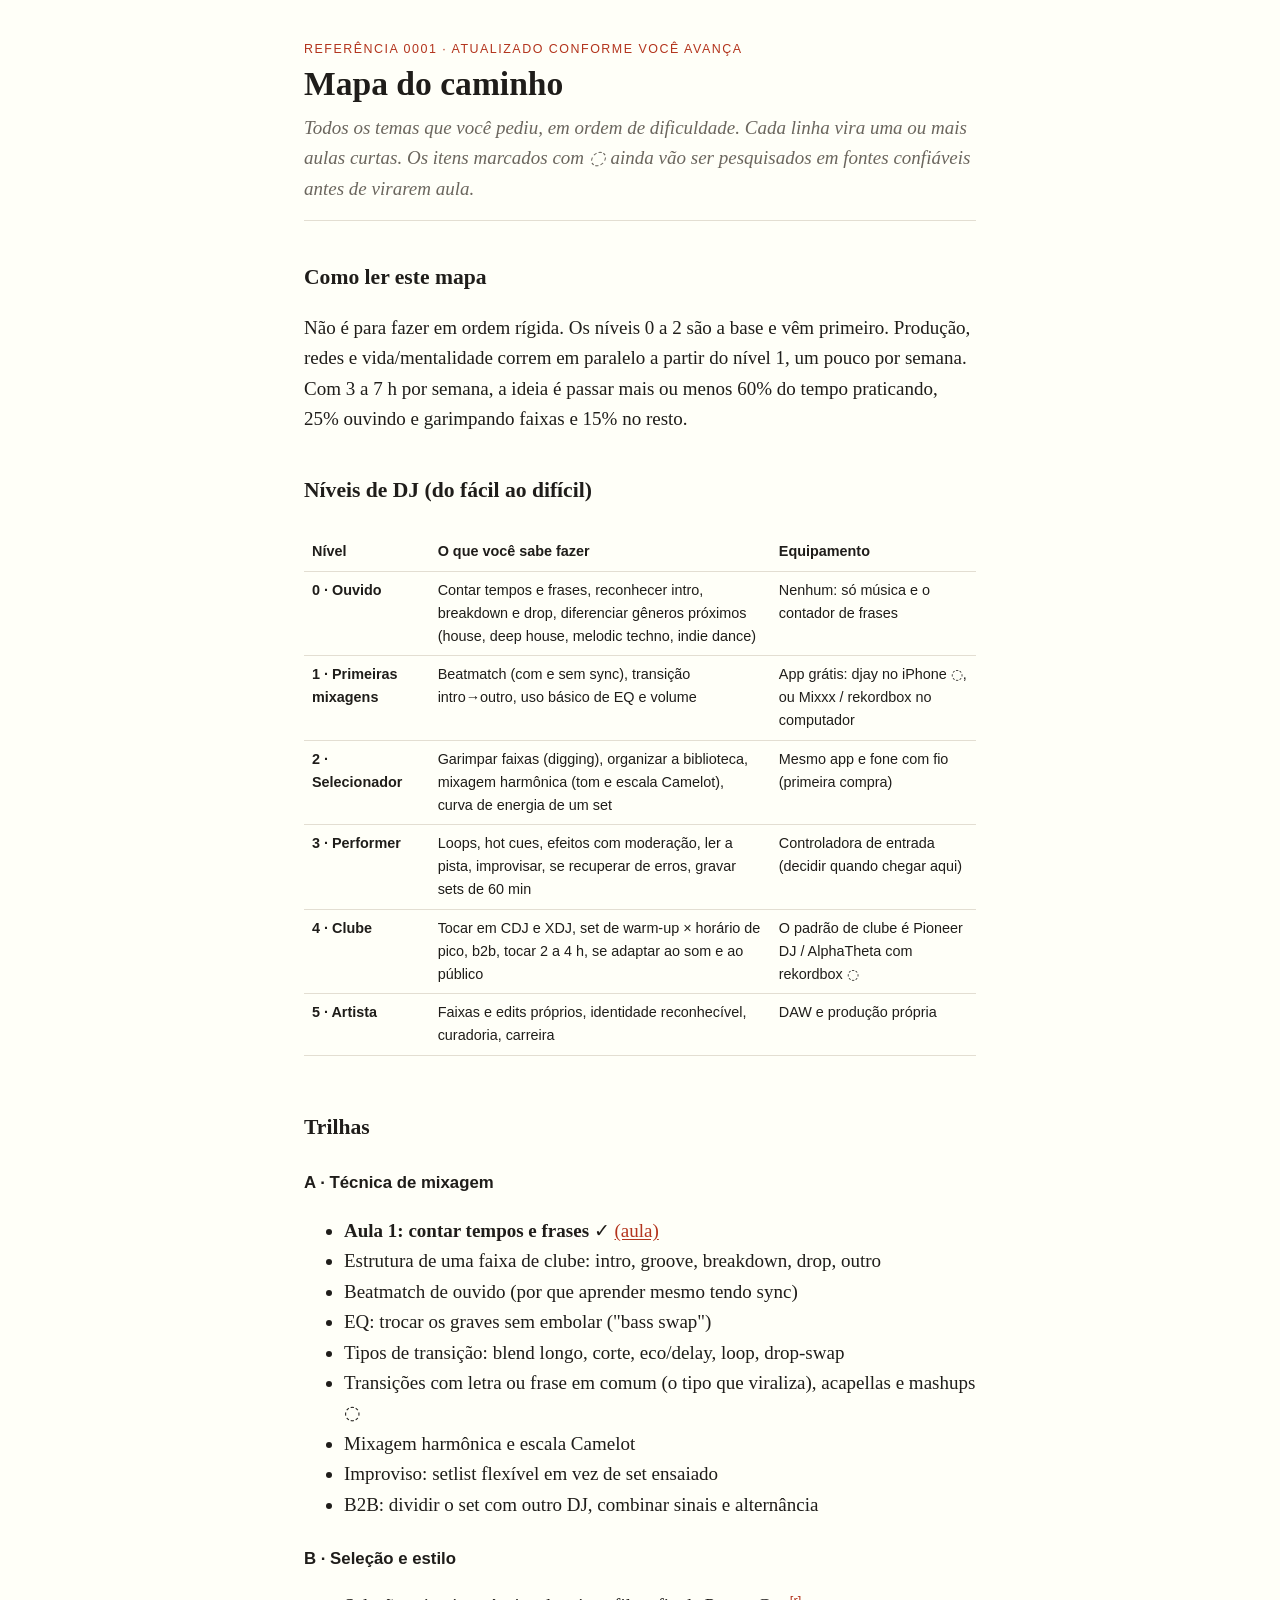
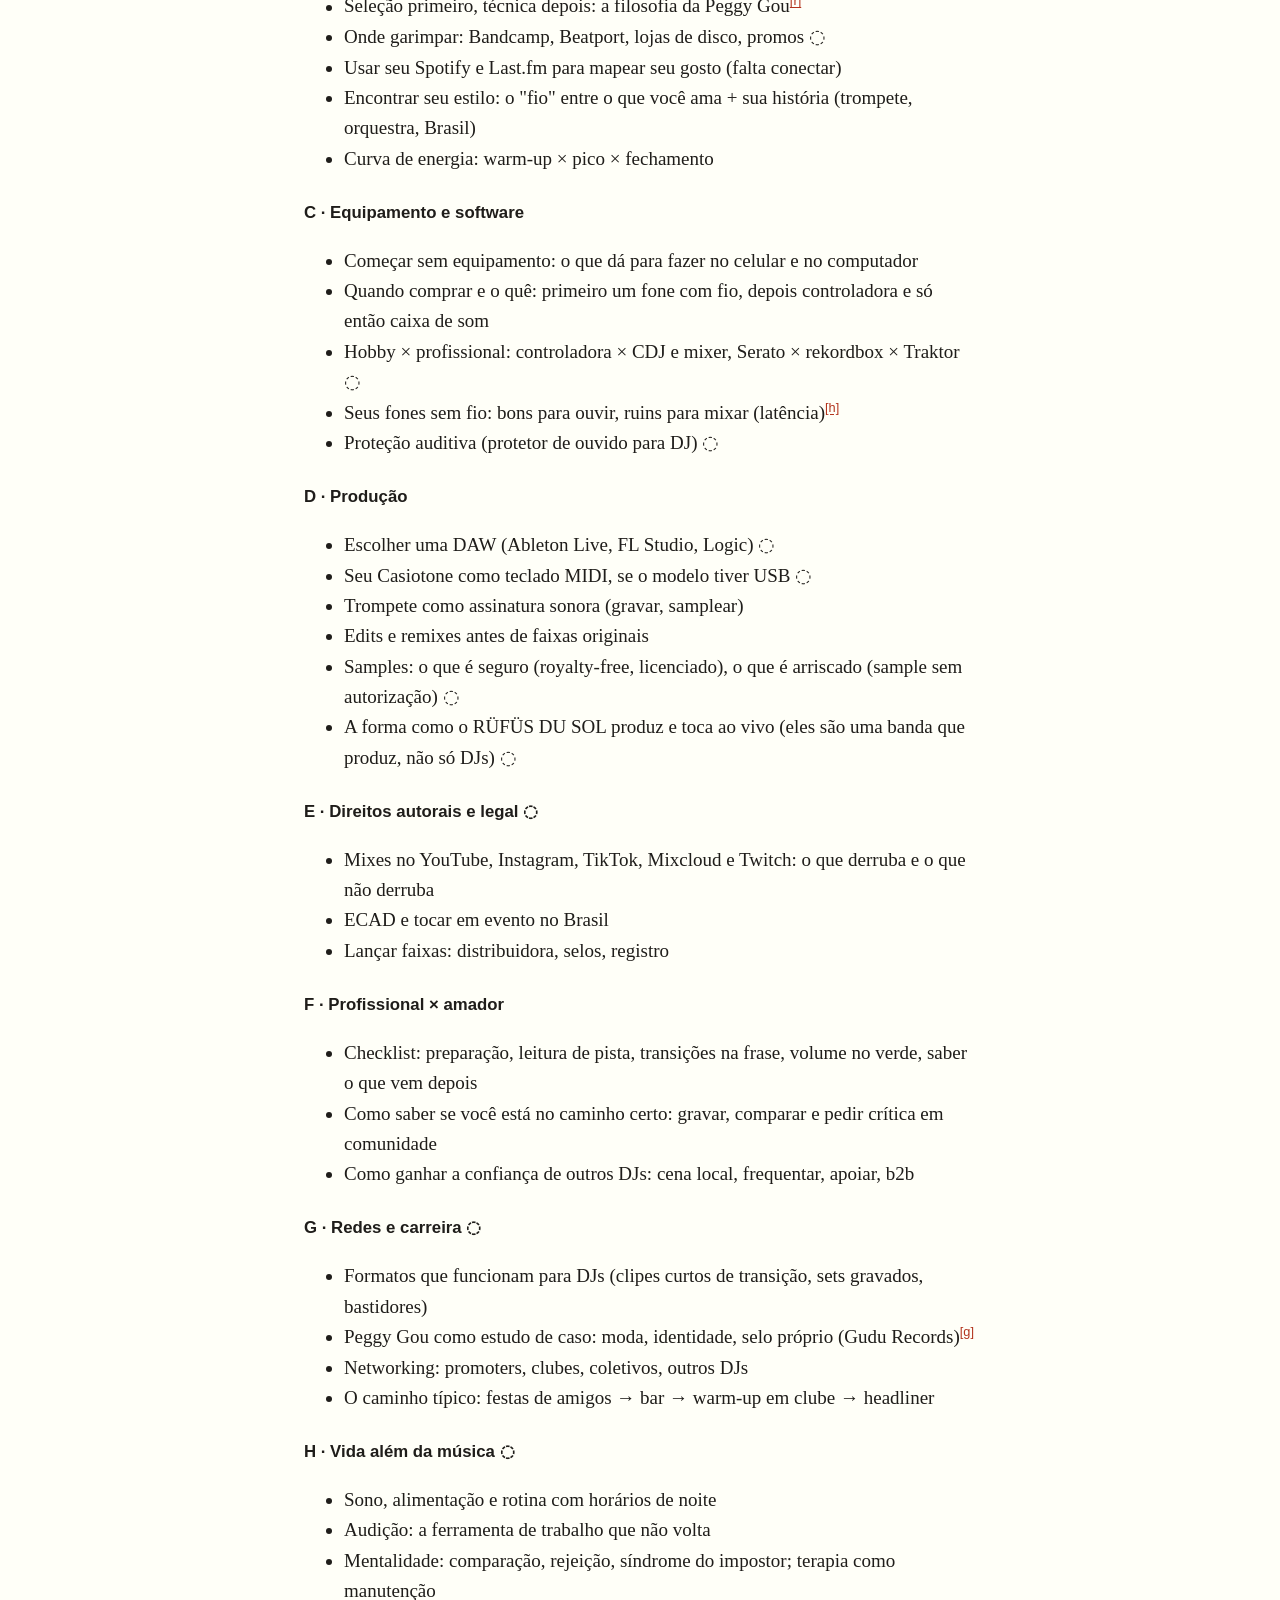
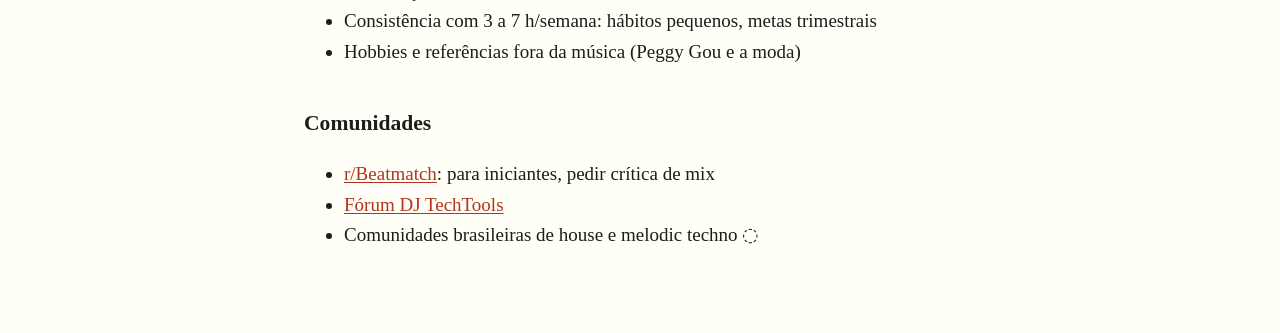
==== estudos/dj/reference/0001-mapa-do-caminho.html @ cd0f01a5 "Start DJ study workspace: mission, resources, lesson 1 (phrasing), roadmap Co-Authored-By: Claude Op" ====
<!doctype html>
<html lang="pt-BR">
<head>
<meta charset="utf-8">
<meta name="viewport" content="width=device-width, initial-scale=1">
<title>Mapa do caminho</title>
<link rel="stylesheet" href="../assets/style.css">
</head>
<body>
<main>
<header class="lesson">
  <p class="kicker">Referência 0001 · atualizado conforme você avança</p>
  <h1>Mapa do caminho</h1>
  <p class="subtitle">Todos os temas que você pediu, em ordem de dificuldade. Cada linha vira uma ou mais aulas curtas. Os itens marcados com ◌ ainda vão ser pesquisados em fontes confiáveis antes de virarem aula.</p>
</header>

<h2>Como ler este mapa</h2>
<p>Não é para fazer em ordem rígida. Os níveis 0 a 2 são a base e vêm primeiro. Produção, redes e vida/mentalidade correm em paralelo a partir do nível 1, um pouco por semana. Com 3 a 7 h por semana, a ideia é passar mais ou menos 60% do tempo praticando, 25% ouvindo e garimpando faixas e 15% no resto.</p>

<h2>Níveis de DJ (do fácil ao difícil)</h2>
<div class="table-wrap"><table>
<tr><th>Nível</th><th>O que você sabe fazer</th><th>Equipamento</th></tr>
<tr><td><strong>0 · Ouvido</strong></td><td>Contar tempos e frases, reconhecer intro, breakdown e drop, diferenciar gêneros próximos (house, deep house, melodic techno, indie dance)</td><td>Nenhum: só música e o contador de frases</td></tr>
<tr><td><strong>1 · Primeiras mixagens</strong></td><td>Beatmatch (com e sem sync), transição intro→outro, uso básico de EQ e volume</td><td>App grátis: djay no iPhone ◌, ou Mixxx / rekordbox no computador</td></tr>
<tr><td><strong>2 · Selecionador</strong></td><td>Garimpar faixas (digging), organizar a biblioteca, mixagem harmônica (tom e escala Camelot), curva de energia de um set</td><td>Mesmo app e fone com fio (primeira compra)</td></tr>
<tr><td><strong>3 · Performer</strong></td><td>Loops, hot cues, efeitos com moderação, ler a pista, improvisar, se recuperar de erros, gravar sets de 60 min</td><td>Controladora de entrada (decidir quando chegar aqui)</td></tr>
<tr><td><strong>4 · Clube</strong></td><td>Tocar em CDJ e XDJ, set de warm-up × horário de pico, b2b, tocar 2 a 4 h, se adaptar ao som e ao público</td><td>O padrão de clube é Pioneer DJ / AlphaTheta com rekordbox ◌</td></tr>
<tr><td><strong>5 · Artista</strong></td><td>Faixas e edits próprios, identidade reconhecível, curadoria, carreira</td><td>DAW e produção própria</td></tr>
</table></div>

<h2>Trilhas</h2>

<h3>A · Técnica de mixagem</h3>
<ul>
<li><strong>Aula 1: contar tempos e frases</strong> ✓ <a href="../lessons/0001-conte-como-um-dj.html">(aula)</a></li>
<li>Estrutura de uma faixa de clube: intro, groove, breakdown, drop, outro</li>
<li>Beatmatch de ouvido (por que aprender mesmo tendo sync)</li>
<li>EQ: trocar os graves sem embolar ("bass swap")</li>
<li>Tipos de transição: blend longo, corte, eco/delay, loop, drop-swap</li>
<li>Transições com letra ou frase em comum (o tipo que viraliza), acapellas e mashups ◌</li>
<li>Mixagem harmônica e escala Camelot</li>
<li>Improviso: setlist flexível em vez de set ensaiado</li>
<li>B2B: dividir o set com outro DJ, combinar sinais e alternância</li>
</ul>

<h3>B · Seleção e estilo</h3>
<ul>
<li>Seleção primeiro, técnica depois: a filosofia da Peggy Gou<a class="cite" href="https://redbull.com/gb-en/five-things-you-should-know-about-peggy-gou">[r]</a></li>
<li>Onde garimpar: Bandcamp, Beatport, lojas de disco, promos ◌</li>
<li>Usar seu Spotify e Last.fm para mapear seu gosto (falta conectar)</li>
<li>Encontrar seu estilo: o "fio" entre o que você ama + sua história (trompete, orquestra, Brasil)</li>
<li>Curva de energia: warm-up × pico × fechamento</li>
</ul>

<h3>C · Equipamento e software</h3>
<ul>
<li>Começar sem equipamento: o que dá para fazer no celular e no computador</li>
<li>Quando comprar e o quê: primeiro um fone com fio, depois controladora e só então caixa de som</li>
<li>Hobby × profissional: controladora × CDJ e mixer, Serato × rekordbox × Traktor ◌</li>
<li>Seus fones sem fio: bons para ouvir, ruins para mixar (latência)<a class="cite" href="https://www.hercules.com/en/bluetooth-audio-latency-and-why-it-matters-for-djs">[h]</a></li>
<li>Proteção auditiva (protetor de ouvido para DJ) ◌</li>
</ul>

<h3>D · Produção</h3>
<ul>
<li>Escolher uma DAW (Ableton Live, FL Studio, Logic) ◌</li>
<li>Seu Casiotone como teclado MIDI, se o modelo tiver USB ◌</li>
<li>Trompete como assinatura sonora (gravar, samplear)</li>
<li>Edits e remixes antes de faixas originais</li>
<li>Samples: o que é seguro (royalty-free, licenciado), o que é arriscado (sample sem autorização) ◌</li>
<li>A forma como o RÜFÜS DU SOL produz e toca ao vivo (eles são uma banda que produz, não só DJs) ◌</li>
</ul>

<h3>E · Direitos autorais e legal ◌</h3>
<ul>
<li>Mixes no YouTube, Instagram, TikTok, Mixcloud e Twitch: o que derruba e o que não derruba</li>
<li>ECAD e tocar em evento no Brasil</li>
<li>Lançar faixas: distribuidora, selos, registro</li>
</ul>

<h3>F · Profissional × amador</h3>
<ul>
<li>Checklist: preparação, leitura de pista, transições na frase, volume no verde, saber o que vem depois</li>
<li>Como saber se você está no caminho certo: gravar, comparar e pedir crítica em comunidade</li>
<li>Como ganhar a confiança de outros DJs: cena local, frequentar, apoiar, b2b</li>
</ul>

<h3>G · Redes e carreira ◌</h3>
<ul>
<li>Formatos que funcionam para DJs (clipes curtos de transição, sets gravados, bastidores)</li>
<li>Peggy Gou como estudo de caso: moda, identidade, selo próprio (Gudu Records)<a class="cite" href="https://hypebeast.com/2023/3/streetsnaps-peggy-gou-gudu-records-interview">[g]</a></li>
<li>Networking: promoters, clubes, coletivos, outros DJs</li>
<li>O caminho típico: festas de amigos → bar → warm-up em clube → headliner</li>
</ul>

<h3>H · Vida além da música ◌</h3>
<ul>
<li>Sono, alimentação e rotina com horários de noite</li>
<li>Audição: a ferramenta de trabalho que não volta</li>
<li>Mentalidade: comparação, rejeição, síndrome do impostor; terapia como manutenção</li>
<li>Consistência com 3 a 7 h/semana: hábitos pequenos, metas trimestrais</li>
<li>Hobbies e referências fora da música (Peggy Gou e a moda)</li>
</ul>

<h2>Comunidades</h2>
<ul>
<li><a href="https://www.reddit.com/r/Beatmatch/">r/Beatmatch</a>: para iniciantes, pedir crítica de mix</li>
<li><a href="https://forum.djtechtools.com/">Fórum DJ TechTools</a></li>
<li>Comunidades brasileiras de house e melodic techno ◌</li>
</ul>
</main>
</body>
</html>
---- estudos/dj/assets/style.css ----
/* Estilo compartilhado do curso de DJ. Toda aula e referência linka este arquivo. */
:root {
  --bg: #fffff8;
  --fg: #1f1d1a;
  --muted: #6b665e;
  --rule: #e3ded2;
  --accent: #b3341d;
  --accent-soft: #f6e4dc;
  --ok: #2f7a3e;
  --ok-soft: #e1f0e3;
  --bad: #a3261a;
  --bad-soft: #f7e0dd;
  --card: #f7f4ea;
  --mono: ui-monospace, "SF Mono", Menlo, Consolas, monospace;
  --serif: "Iowan Old Style", "Palatino Linotype", Palatino, Georgia, serif;
  --sans: -apple-system, "Segoe UI", Roboto, Helvetica, Arial, sans-serif;
}
@media (prefers-color-scheme: dark) {
  :root:not([data-theme="light"]) {
    --bg: #161513; --fg: #ece8df; --muted: #a39d92; --rule: #34312c;
    --accent: #ff7a5c; --accent-soft: #3a231c; --ok: #7fcf8d; --ok-soft: #1d3322;
    --bad: #ff8a7a; --bad-soft: #3d1f1b; --card: #201e1b;
  }
}
:root[data-theme="dark"] {
  --bg: #161513; --fg: #ece8df; --muted: #a39d92; --rule: #34312c;
  --accent: #ff7a5c; --accent-soft: #3a231c; --ok: #7fcf8d; --ok-soft: #1d3322;
  --bad: #ff8a7a; --bad-soft: #3d1f1b; --card: #201e1b;
}

* { box-sizing: border-box; }
html { -webkit-text-size-adjust: 100%; }
body {
  margin: 0; background: var(--bg); color: var(--fg);
  font-family: var(--serif); font-size: 19px; line-height: 1.6;
}
main { max-width: 44rem; margin: 0 auto; padding: 2.5rem 16px 4rem; }
header.lesson { border-bottom: 1px solid var(--rule); margin-bottom: 2rem; padding-bottom: 1rem; }
.kicker { font-family: var(--sans); font-size: .78rem; letter-spacing: .12em; text-transform: uppercase; color: var(--accent); margin: 0; }
h1 { font-size: 2.1rem; line-height: 1.15; margin: .3rem 0 .6rem; font-weight: 600; }
h2 { font-size: 1.35rem; margin: 2.4rem 0 .6rem; font-weight: 600; }
h3 { font-size: 1.05rem; margin: 1.6rem 0 .4rem; font-family: var(--sans); }
.subtitle { color: var(--muted); font-style: italic; margin: 0; }
p, li { hyphens: auto; }
a { color: var(--accent); text-underline-offset: 2px; }
code, .mono { font-family: var(--mono); font-size: .88em; }
.win {
  background: var(--accent-soft); border-left: 3px solid var(--accent);
  padding: .8rem 1rem; margin: 1.5rem 0; font-family: var(--sans); font-size: .95rem;
}
.aside {
  font-size: .88rem; color: var(--muted); border-left: 2px solid var(--rule);
  padding-left: .9rem; margin: 1.2rem 0;
}
.card { background: var(--card); border: 1px solid var(--rule); border-radius: 10px; padding: 1.1rem 1.2rem; margin: 1.4rem 0; }
table { border-collapse: collapse; width: 100%; font-family: var(--sans); font-size: .9rem; margin: 1rem 0; }
th, td { text-align: left; padding: .45rem .5rem; border-bottom: 1px solid var(--rule); vertical-align: top; }
th { font-weight: 600; }
.table-wrap { overflow-x: auto; }
cite, .cite { font-size: .8rem; font-family: var(--sans); vertical-align: super; }
.source {
  font-family: var(--sans); font-size: .92rem; border: 1px solid var(--rule);
  border-radius: 10px; padding: .9rem 1rem; margin: 2rem 0 1rem;
}
.ask { font-family: var(--sans); font-size: .92rem; color: var(--muted); margin-top: 2rem; }
nav.lesson-nav { font-family: var(--sans); font-size: .85rem; margin-top: 2.5rem; border-top: 1px solid var(--rule); padding-top: 1rem; display: flex; gap: 1rem; flex-wrap: wrap; }

/* Botões */
button, .btn {
  font-family: var(--sans); font-size: .95rem; cursor: pointer;
  background: var(--fg); color: var(--bg); border: 0; border-radius: 8px;
  padding: .6rem 1rem; touch-action: manipulation;
}
button.secondary { background: transparent; color: var(--fg); border: 1px solid var(--rule); }
button:focus-visible { outline: 2px solid var(--accent); outline-offset: 2px; }

/* Quiz */
.quiz-q { margin: 1.4rem 0; }
.quiz-q p.q { font-weight: 600; margin-bottom: .5rem; }
.quiz-opts { display: grid; gap: .45rem; }
.quiz-opts button {
  text-align: left; background: var(--card); color: var(--fg);
  border: 1px solid var(--rule); font-size: .95rem;
}
.quiz-opts button.right { background: var(--ok-soft); border-color: var(--ok); }
.quiz-opts button.wrong { background: var(--bad-soft); border-color: var(--bad); }
.quiz-feedback { font-family: var(--sans); font-size: .88rem; margin-top: .5rem; min-height: 1.2em; }
.quiz-score { font-family: var(--sans); font-weight: 600; margin-top: 1rem; }

/* Contador de frase */
.counter { font-family: var(--sans); }
.counter .bpm { font-size: 2.4rem; font-weight: 700; font-variant-numeric: tabular-nums; }
.counter .bpm small { font-size: .9rem; font-weight: 400; color: var(--muted); }
.counter .grid { display: grid; grid-template-columns: repeat(8, 1fr); gap: 4px; margin: .8rem 0; }
.counter .bar { border: 1px solid var(--rule); border-radius: 6px; padding: 4px 2px; text-align: center; font-size: .7rem; color: var(--muted); }
.counter .bar .beats { display: flex; gap: 2px; justify-content: center; margin-top: 3px; }
.counter .bar .beats i { width: 6px; height: 6px; border-radius: 50%; background: var(--rule); display: block; }
.counter .bar.now { border-color: var(--accent); color: var(--fg); }
.counter .bar .beats i.on { background: var(--accent); }
.counter .controls { display: flex; gap: .5rem; flex-wrap: wrap; }
.counter .tap { flex: 1 1 10rem; padding: 1.1rem; font-size: 1.05rem; }
.counter .log { font-size: .85rem; margin-top: .8rem; padding-left: 1.1rem; }
.counter .log li.hit { color: var(--ok); }
.counter .log li.miss { color: var(--bad); }

@media print {
  body { background: #fff; color: #000; font-size: 11pt; }
  button, .counter .controls, nav.lesson-nav { display: none; }
  a { color: #000; }
}
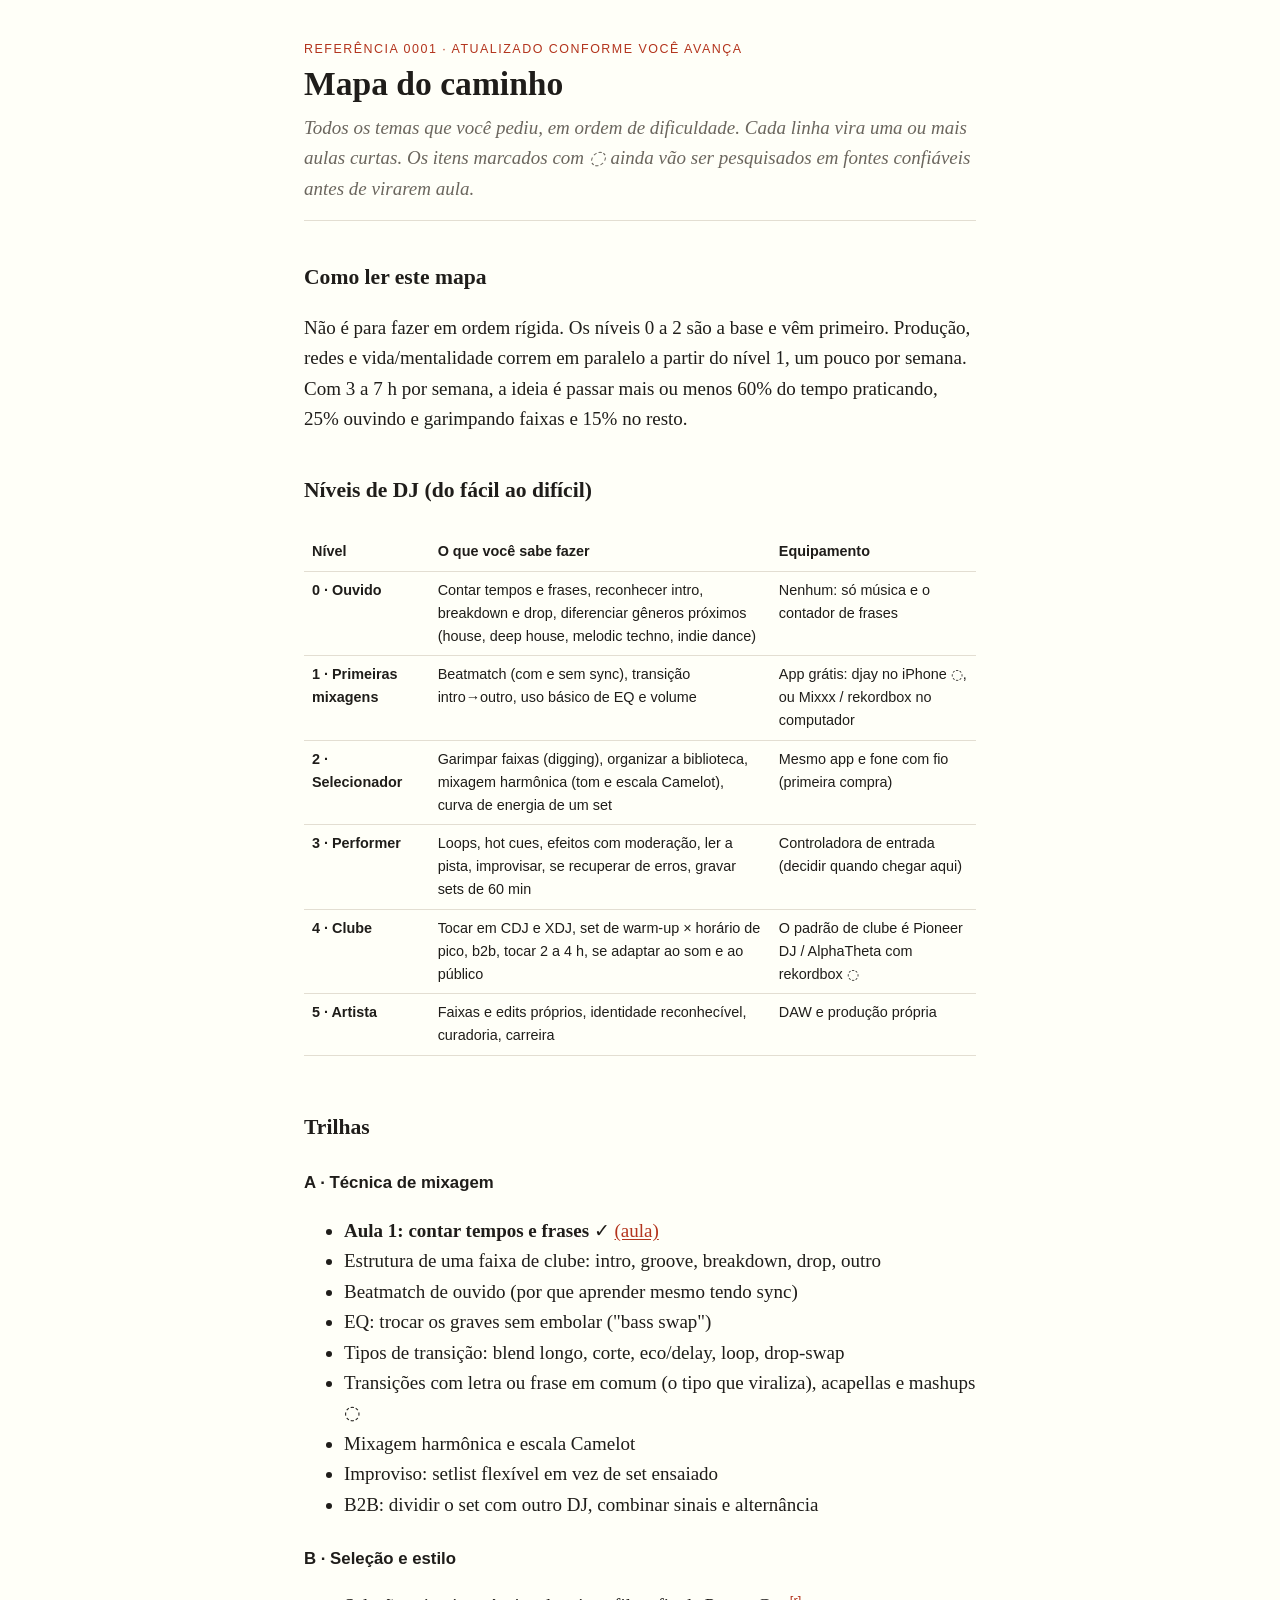
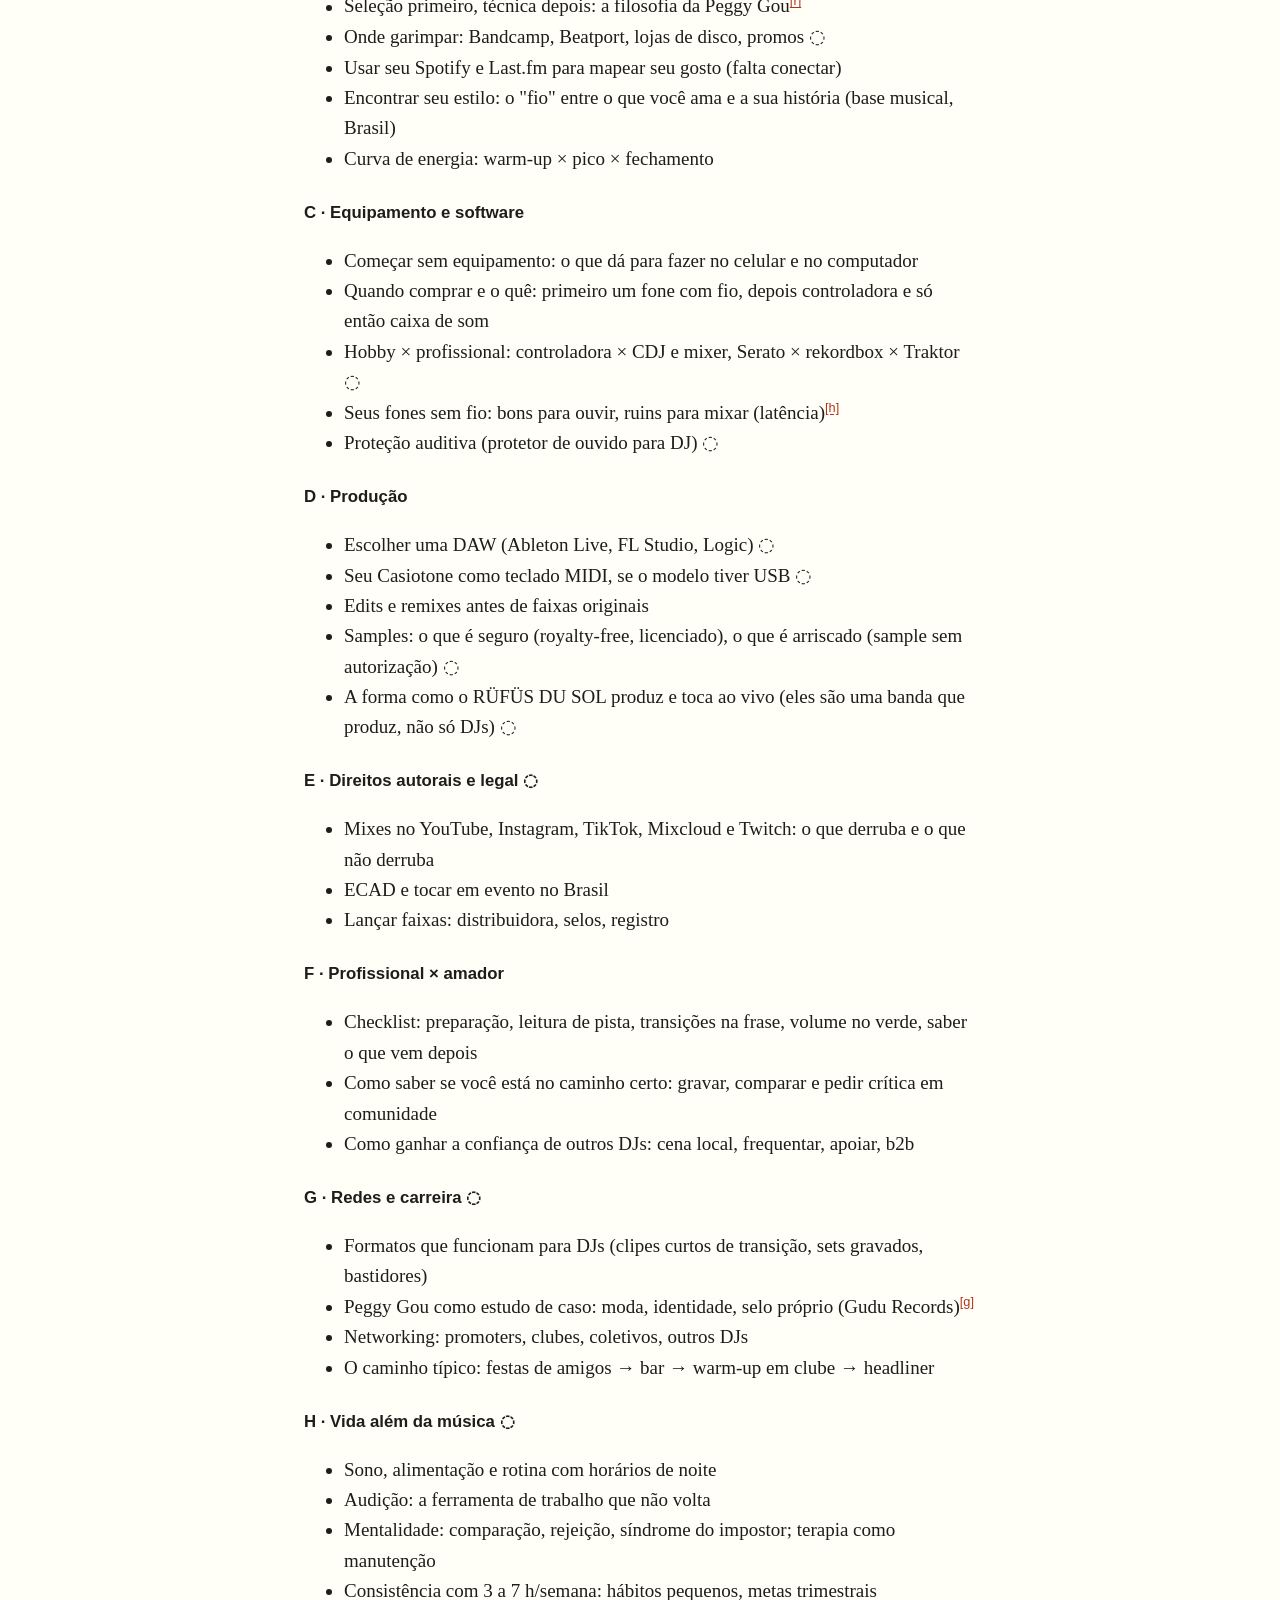
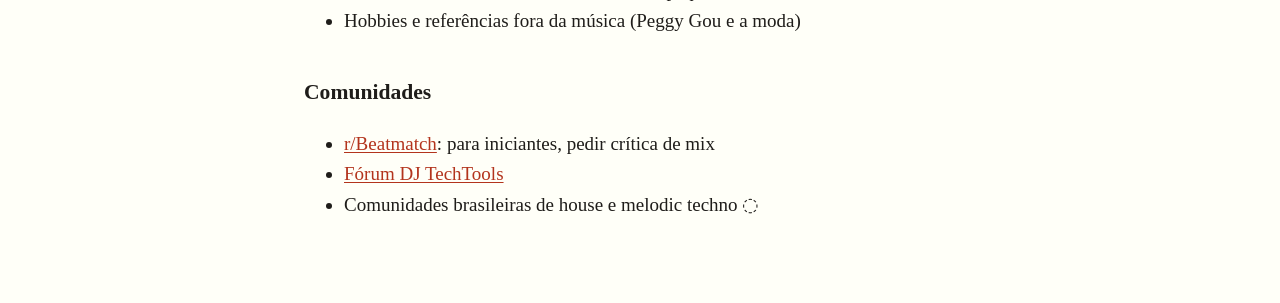
==== commit 53665915: "Drop trumpet-as-signature from DJ plan; learner no longer plays Co-Authored-By: Claude Opus 5.5 <nor" ====
--- a/estudos/dj/reference/0001-mapa-do-caminho.html
+++ b/estudos/dj/reference/0001-mapa-do-caminho.html
@@ -48,7 +48,7 @@
 <li>Seleção primeiro, técnica depois: a filosofia da Peggy Gou<a class="cite" href="https://redbull.com/gb-en/five-things-you-should-know-about-peggy-gou">[r]</a></li>
 <li>Onde garimpar: Bandcamp, Beatport, lojas de disco, promos ◌</li>
 <li>Usar seu Spotify e Last.fm para mapear seu gosto (falta conectar)</li>
-<li>Encontrar seu estilo: o "fio" entre o que você ama + sua história (trompete, orquestra, Brasil)</li>
+<li>Encontrar seu estilo: o "fio" entre o que você ama e a sua história (base musical, Brasil)</li>
 <li>Curva de energia: warm-up × pico × fechamento</li>
 </ul>
 
@@ -65,7 +65,6 @@
 <ul>
 <li>Escolher uma DAW (Ableton Live, FL Studio, Logic) ◌</li>
 <li>Seu Casiotone como teclado MIDI, se o modelo tiver USB ◌</li>
-<li>Trompete como assinatura sonora (gravar, samplear)</li>
 <li>Edits e remixes antes de faixas originais</li>
 <li>Samples: o que é seguro (royalty-free, licenciado), o que é arriscado (sample sem autorização) ◌</li>
 <li>A forma como o RÜFÜS DU SOL produz e toca ao vivo (eles são uma banda que produz, não só DJs) ◌</li>
